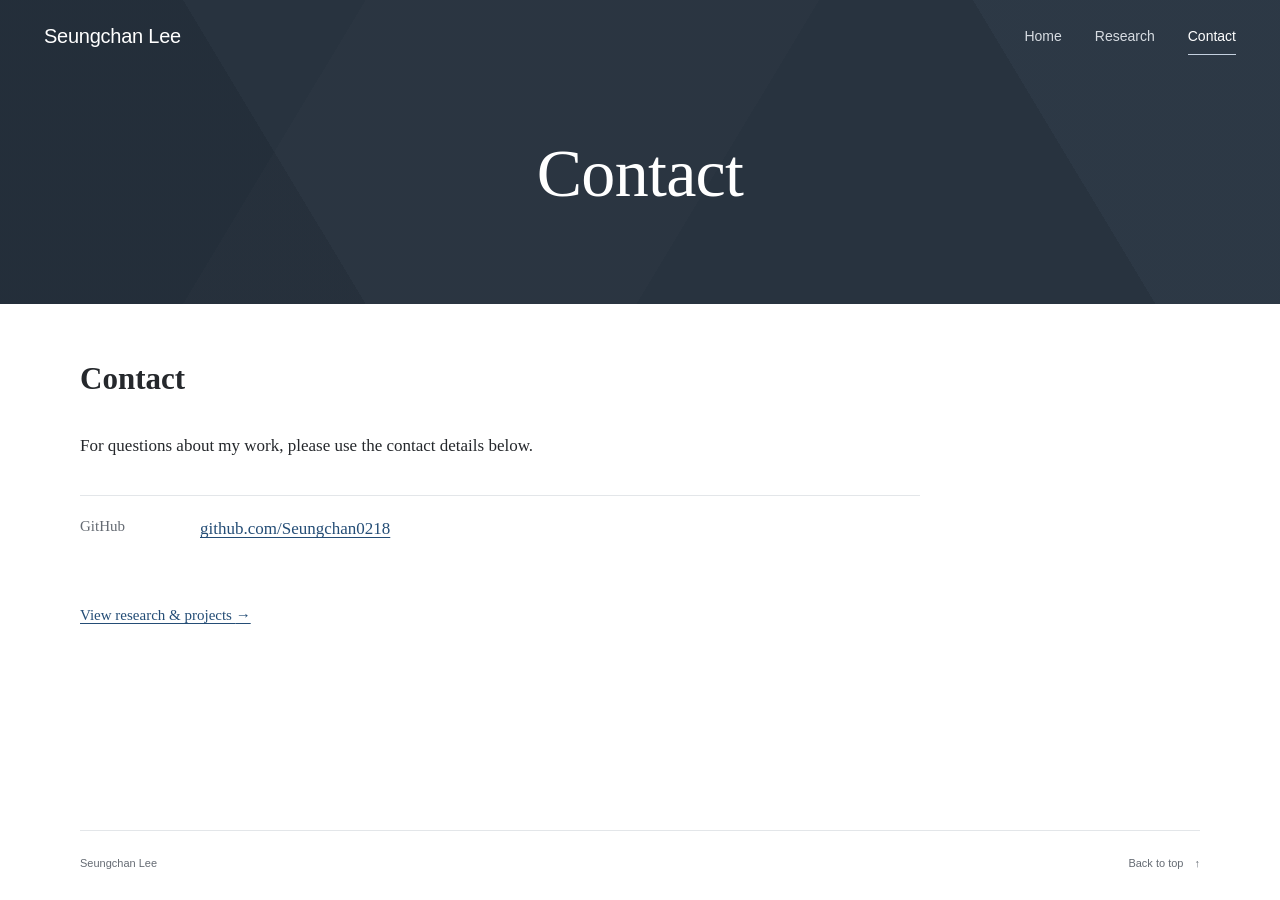
==== contact.html @ d0027a66 "Publish Seungchan Lee personal website" ====
<!doctype html>
<html lang="en">
<head>
  <meta charset="utf-8">
  <meta name="viewport" content="width=device-width, initial-scale=1">
  <meta name="theme-color" content="#28333f">
  <meta name="description" content="Contact information for Seungchan Lee.">
  <meta property="og:title" content="Contact — Seungchan Lee">
  <meta property="og:description" content="Contact information for Seungchan Lee.">
  <meta property="og:type" content="website">
  <title>Contact — Seungchan Lee</title>
  <link rel="icon" href="./assets/favicon.svg" type="image/svg+xml">
  <link rel="stylesheet" href="./styles.css">
  <script src="./config.js" defer></script>
  <script src="./script.js" defer></script>
</head>
<body>
  <a class="skip-link" href="#main">Skip to content</a>
  <header class="masthead">
    <div class="header-inner">
      <a class="site-name" href="./index.html">Seungchan Lee</a>
      <nav aria-label="Main navigation"><a href="./index.html">Home</a><a href="./research.html">Research</a><a href="./contact.html" aria-current="page">Contact</a></nav>
    </div>
    <div class="page-banner"><h1>Contact</h1></div>
  </header>
  <main id="main" class="content" tabindex="-1">
    <div class="reading-width contact-page">
      <h2>Contact</h2>
      <p id="contact-pending">Contact information will be added here soon.</p>
      <p id="contact-intro" hidden>For questions about my work, please use the contact details below.</p>
      <dl class="contact-details" id="contact-details" hidden>
        <div id="contact-email-row" hidden><dt>E-mail</dt><dd><a data-email-link></a></dd></div>
        <div id="contact-github-row" hidden><dt>GitHub</dt><dd><a data-github-link target="_blank" rel="noopener noreferrer"></a></dd></div>
      </dl>
      <p class="contact-back"><a href="./research.html">View research &amp; projects <span aria-hidden="true">→</span></a></p>
    </div>
  </main>
  <footer class="site-footer">
    <div class="footer-inner"><span>Seungchan Lee</span><a href="#main">Back to top <span aria-hidden="true">↑</span></a></div>
  </footer>
</body>
</html>
---- styles.css ----
@charset "UTF-8";
:root {
  --ink: #25282c;
  --muted: #656b73;
  --link: #244d76;
  --line: #e3e6e9;
  --navy: #28333f;
  --serif: Georgia, "Times New Roman", serif;
  --sans: "Helvetica Neue", Helvetica, Arial, sans-serif;
}
* { box-sizing: border-box; }
html { scroll-behavior: smooth; scroll-padding-top: 24px; }
body { margin: 0; min-height: 100vh; display: flex; flex-direction: column; background: #fff; color: var(--ink); font-family: var(--serif); font-size: 17px; line-height: 1.85; -webkit-font-smoothing: antialiased; }
a { color: var(--link); text-decoration-thickness: 1px; text-underline-offset: 3px; }
a:hover { color: #122f4d; }
a:focus-visible { outline: 2px solid #678bb0; outline-offset: 5px; border-radius: 2px; }
[hidden] { display: none !important; }
::selection { color: #182c41; background: #dce7f1; }
h1, h2, h3, p, figure { margin: 0; }
h2 { font-size: 31px; font-weight: 600; line-height: 1.35; margin-bottom: 30px; }
h3 { font-size: 23px; font-weight: 500; line-height: 1.4; }
p + p { margin-top: 19px; }
.skip-link { position: fixed; z-index: 20; top: 12px; left: 16px; padding: 10px 18px; background: #fff; transform: translateY(-180%); font-family: var(--sans); font-size: 14px; }
.skip-link:focus { transform: none; }
.masthead { position: relative; isolation: isolate; overflow: hidden; flex-shrink: 0; background: var(--navy); color: #fff; }
.masthead::before { content: ""; position: absolute; inset: 0; z-index: -1; background: linear-gradient(121deg, transparent 0 25%, #ffffff03 25% 56%, transparent 56%), linear-gradient(59deg, #111a2430 0 25%, transparent 25% 79%, #5264791c 79%); }
.header-inner { width: calc(100% - 88px); max-width: 1512px; min-height: 72px; margin: auto; display: flex; align-items: center; justify-content: space-between; gap: 32px; font-family: var(--sans); }
.site-name { color: #fff; text-decoration: none; font-size: 20px; font-weight: 400; letter-spacing: -.25px; white-space: nowrap; }
.site-name:hover { color: #fff; }
nav { display: flex; align-items: center; gap: 33px; }
nav a { color: #d7dce2; text-decoration: none; font-size: 14px; line-height: 2; position: relative; padding-block: 7px; }
nav a:hover, nav a[aria-current="page"] { color: #fff; }
nav a[aria-current="page"]::after { content: ""; height: 1px; background: #c4d0df; position: absolute; bottom: 2px; left: 0; right: 0; }
.masthead a:focus-visible { outline-color: #fff; }
.page-banner { height: 232px; display: grid; place-items: center; padding: 0 24px 28px; }
.page-banner h1 { font-size: 68px; font-weight: 400; line-height: 1.2; letter-spacing: -.7px; }
.content { width: min(1120px, calc(100% - 96px)); margin-inline: auto; padding-block: 54px 86px; flex: 1; }
.content:focus { outline: none; }
.profile-layout { display: grid; grid-template-columns: minmax(0, 1fr) 248px; gap: 76px; align-items: start; }
.biography { min-width: 0; }
.biography h2 { margin-bottom: 30px; }
.profile-aside { padding-top: 7px; }
.profile-monogram { width: 100%; aspect-ratio: 248 / 300; display: grid; place-items: center; background: #eef1f3; position: relative; overflow: hidden; }
.profile-monogram::before { content: ""; position: absolute; inset: 15px; border: 1px solid #d8dfe5; }
.profile-monogram span { font-family: var(--serif); color: #7b8998; font-size: 70px; font-weight: 400; letter-spacing: -4px; padding-right: 4px; }
.profile-photo { width: 100%; }
.profile-photo img { display: block; width: 100%; height: auto; aspect-ratio: 248 / 300; object-fit: cover; }
.profile-caption { font-family: var(--sans); font-size: 12px; color: var(--muted); margin-top: 13px; text-align: center; letter-spacing: .3px; }
.profile-details { margin: 25px 0 0; }
.profile-details > div { display: flex; gap: 8px; margin-top: 8px; }
.profile-details dt { flex-shrink: 0; }
.profile-details dd { margin: 0; overflow-wrap: anywhere; }
.reading-width { width: min(100%, 840px); }
.page-introduction { max-width: 760px; }
.research-entry { padding-top: 30px; margin-top: 34px; border-top: 1px solid var(--line); }
.entry-category { font-family: var(--sans); font-size: 12px; color: var(--muted); letter-spacing: .15px; margin-bottom: 11px; }
.research-entry h3 { margin-bottom: 15px; font-size: 25px; }
.research-entry h3 a { text-decoration: none; }
.research-entry h3 a:hover { text-decoration: underline; }
.entry-links { font-size: 15px; }
.entry-links span { padding-left: 5px; }
.research-context { color: var(--muted); font-size: 14px; margin-top: 40px; border-top: 1px solid var(--line); padding-top: 24px; }
.contact-details { margin: 34px 0 0; }
.contact-details > div { display: grid; grid-template-columns: 100px 1fr; gap: 20px; padding-block: 17px; border-top: 1px solid var(--line); }
.contact-details dt { color: var(--muted); font-size: 15px; }
.contact-details dd { margin: 0; overflow-wrap: anywhere; }
.contact-back { margin-top: 40px; font-size: 15px; }
.project-page h2 { margin-bottom: 13px; }
.back-link { font-family: var(--sans); font-size: 12px; display: inline-flex; gap: 10px; margin-bottom: 31px; text-decoration: none; }
.back-link:hover { text-decoration: underline; }
.project-subtitle { color: var(--muted); }
.project-facts { display: flex; flex-wrap: wrap; gap: 22px 46px; border-block: 1px solid var(--line); padding-block: 23px; margin: 31px 0 37px; font-family: var(--sans); }
.project-facts dt { color: var(--muted); font-size: 11px; }
.project-facts dd { font-size: 13px; margin: 5px 0 0; }
.project-page section + section { margin-top: 32px; }
.project-page section h3 { margin-bottom: 16px; }
.project-page ul { padding-left: 23px; margin: 0; }
.project-page li + li { margin-top: 10px; }
.research-note { border-left: 2px solid #c2cdd7; background: #f6f8f9; padding: 22px 25px; margin-top: 34px; font-size: 15px; color: #505963; }
.research-note h3 { font-family: var(--sans); font-size: 13px; font-weight: 500; margin-bottom: 9px; color: #35424f; }
.related-project { border-top: 1px solid var(--line); padding-top: 24px; margin-top: 34px; font-size: 15px; }
.site-footer { flex-shrink: 0; font-family: var(--sans); }
.footer-inner { width: min(1120px, calc(100% - 96px)); margin: auto; border-top: 1px solid var(--line); padding-block: 22px 27px; display: flex; justify-content: space-between; gap: 20px; font-size: 11px; color: var(--muted); }
.footer-inner a { color: var(--muted); text-decoration: none; }
.footer-inner a:hover { text-decoration: underline; }
.footer-inner a span { margin-left: 8px; }
@media (min-width: 1600px) { .page-banner { height: 250px; } }
@media (max-width: 1000px) {
  .profile-layout { grid-template-columns: minmax(0, 1fr) 205px; gap: 44px; }
  .content, .footer-inner { width: calc(100% - 72px); }
  .header-inner { width: calc(100% - 56px); }
  .profile-monogram span { font-size: 63px; }
}
@media (max-width: 700px) {
  body { font-size: 16px; line-height: 1.8; }
  .header-inner { width: calc(100% - 40px); min-height: 68px; gap: 20px; }
  .site-name { font-size: 18px; }
  nav { gap: 21px; }
  nav a { font-size: 12px; }
  .page-banner { height: 182px; padding-bottom: 22px; }
  .page-banner h1 { font-size: 52px; }
  .content { width: calc(100% - 44px); padding-block: 37px 60px; }
  h2 { font-size: 28px; margin-bottom: 25px; }
  .profile-layout { grid-template-columns: 1fr; gap: 34px; }
  .profile-aside { width: 180px; padding-top: 0; }
  .profile-monogram { aspect-ratio: 1; }
  .profile-monogram span { font-size: 53px; }
  .profile-caption { font-size: 11px; }
  .biography h2 { margin-bottom: 25px; }
  .research-entry h3 { font-size: 24px; }
  .research-entry { margin-top: 28px; padding-top: 26px; }
  .project-facts { gap: 19px 30px; }
  .project-facts dd { font-size: 12px; }
  .research-note { padding: 18px 20px; }
  .contact-details > div { grid-template-columns: 70px 1fr; gap: 15px; }
  .footer-inner { width: calc(100% - 44px); }
}
@media (max-width: 420px) {
  .header-inner { flex-wrap: wrap; gap: 0; justify-content: center; padding-block: 15px 8px; }
  .site-name { text-align: center; width: 100%; font-size: 19px; line-height: 1.6; }
  nav { gap: 32px; margin-top: 7px; }
  .page-banner { height: 145px; padding-bottom: 16px; }
  .page-banner h1 { font-size: 46px; }
  .content { padding-top: 31px; }
  .profile-details > div { flex-wrap: wrap; gap: 0 7px; }
}
@media (prefers-reduced-motion: reduce) { html { scroll-behavior: auto; } }
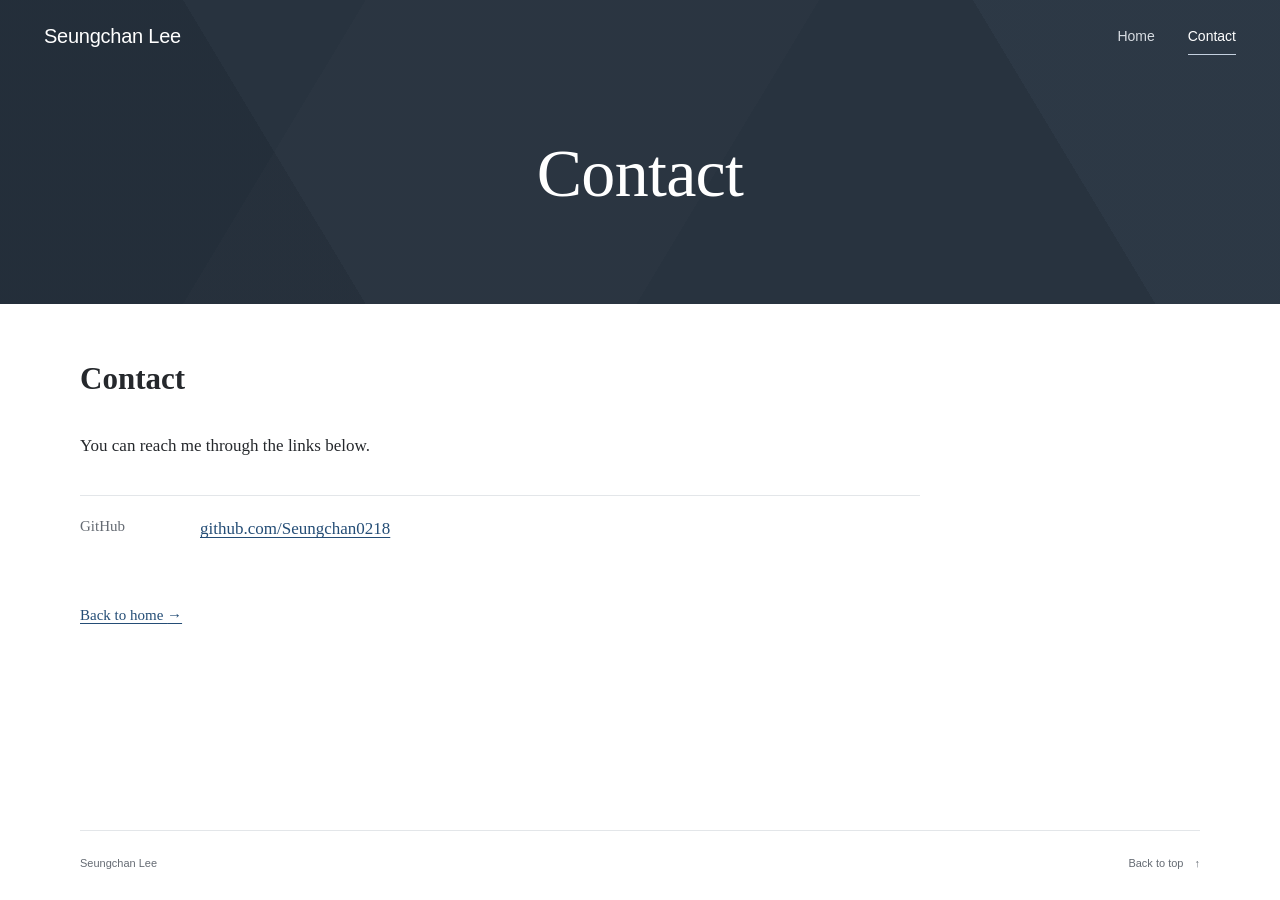
==== commit a0678979: "Remove quantitative research content from the personal website" ====
--- a/contact.html
+++ b/contact.html
@@ -19,7 +19,7 @@
   <header class="masthead">
     <div class="header-inner">
       <a class="site-name" href="./index.html">Seungchan Lee</a>
-      <nav aria-label="Main navigation"><a href="./index.html">Home</a><a href="./research.html">Research</a><a href="./contact.html" aria-current="page">Contact</a></nav>
+      <nav aria-label="Main navigation"><a href="./index.html">Home</a><a href="./contact.html" aria-current="page">Contact</a></nav>
     </div>
     <div class="page-banner"><h1>Contact</h1></div>
   </header>
@@ -27,12 +27,12 @@
     <div class="reading-width contact-page">
       <h2>Contact</h2>
       <p id="contact-pending">Contact information will be added here soon.</p>
-      <p id="contact-intro" hidden>For questions about my work, please use the contact details below.</p>
+      <p id="contact-intro" hidden>You can reach me through the links below.</p>
       <dl class="contact-details" id="contact-details" hidden>
         <div id="contact-email-row" hidden><dt>E-mail</dt><dd><a data-email-link></a></dd></div>
         <div id="contact-github-row" hidden><dt>GitHub</dt><dd><a data-github-link target="_blank" rel="noopener noreferrer"></a></dd></div>
       </dl>
-      <p class="contact-back"><a href="./research.html">View research &amp; projects <span aria-hidden="true">→</span></a></p>
+      <p class="contact-back"><a href="./index.html">Back to home <span aria-hidden="true">→</span></a></p>
     </div>
   </main>
   <footer class="site-footer">
--- a/styles.css
+++ b/styles.css
@@ -51,34 +51,11 @@
 .profile-details dt { flex-shrink: 0; }
 .profile-details dd { margin: 0; overflow-wrap: anywhere; }
 .reading-width { width: min(100%, 840px); }
-.page-introduction { max-width: 760px; }
-.research-entry { padding-top: 30px; margin-top: 34px; border-top: 1px solid var(--line); }
-.entry-category { font-family: var(--sans); font-size: 12px; color: var(--muted); letter-spacing: .15px; margin-bottom: 11px; }
-.research-entry h3 { margin-bottom: 15px; font-size: 25px; }
-.research-entry h3 a { text-decoration: none; }
-.research-entry h3 a:hover { text-decoration: underline; }
-.entry-links { font-size: 15px; }
-.entry-links span { padding-left: 5px; }
-.research-context { color: var(--muted); font-size: 14px; margin-top: 40px; border-top: 1px solid var(--line); padding-top: 24px; }
 .contact-details { margin: 34px 0 0; }
 .contact-details > div { display: grid; grid-template-columns: 100px 1fr; gap: 20px; padding-block: 17px; border-top: 1px solid var(--line); }
 .contact-details dt { color: var(--muted); font-size: 15px; }
 .contact-details dd { margin: 0; overflow-wrap: anywhere; }
 .contact-back { margin-top: 40px; font-size: 15px; }
-.project-page h2 { margin-bottom: 13px; }
-.back-link { font-family: var(--sans); font-size: 12px; display: inline-flex; gap: 10px; margin-bottom: 31px; text-decoration: none; }
-.back-link:hover { text-decoration: underline; }
-.project-subtitle { color: var(--muted); }
-.project-facts { display: flex; flex-wrap: wrap; gap: 22px 46px; border-block: 1px solid var(--line); padding-block: 23px; margin: 31px 0 37px; font-family: var(--sans); }
-.project-facts dt { color: var(--muted); font-size: 11px; }
-.project-facts dd { font-size: 13px; margin: 5px 0 0; }
-.project-page section + section { margin-top: 32px; }
-.project-page section h3 { margin-bottom: 16px; }
-.project-page ul { padding-left: 23px; margin: 0; }
-.project-page li + li { margin-top: 10px; }
-.research-note { border-left: 2px solid #c2cdd7; background: #f6f8f9; padding: 22px 25px; margin-top: 34px; font-size: 15px; color: #505963; }
-.research-note h3 { font-family: var(--sans); font-size: 13px; font-weight: 500; margin-bottom: 9px; color: #35424f; }
-.related-project { border-top: 1px solid var(--line); padding-top: 24px; margin-top: 34px; font-size: 15px; }
 .site-footer { flex-shrink: 0; font-family: var(--sans); }
 .footer-inner { width: min(1120px, calc(100% - 96px)); margin: auto; border-top: 1px solid var(--line); padding-block: 22px 27px; display: flex; justify-content: space-between; gap: 20px; font-size: 11px; color: var(--muted); }
 .footer-inner a { color: var(--muted); text-decoration: none; }
@@ -107,11 +84,6 @@
   .profile-monogram span { font-size: 53px; }
   .profile-caption { font-size: 11px; }
   .biography h2 { margin-bottom: 25px; }
-  .research-entry h3 { font-size: 24px; }
-  .research-entry { margin-top: 28px; padding-top: 26px; }
-  .project-facts { gap: 19px 30px; }
-  .project-facts dd { font-size: 12px; }
-  .research-note { padding: 18px 20px; }
   .contact-details > div { grid-template-columns: 70px 1fr; gap: 15px; }
   .footer-inner { width: calc(100% - 44px); }
 }
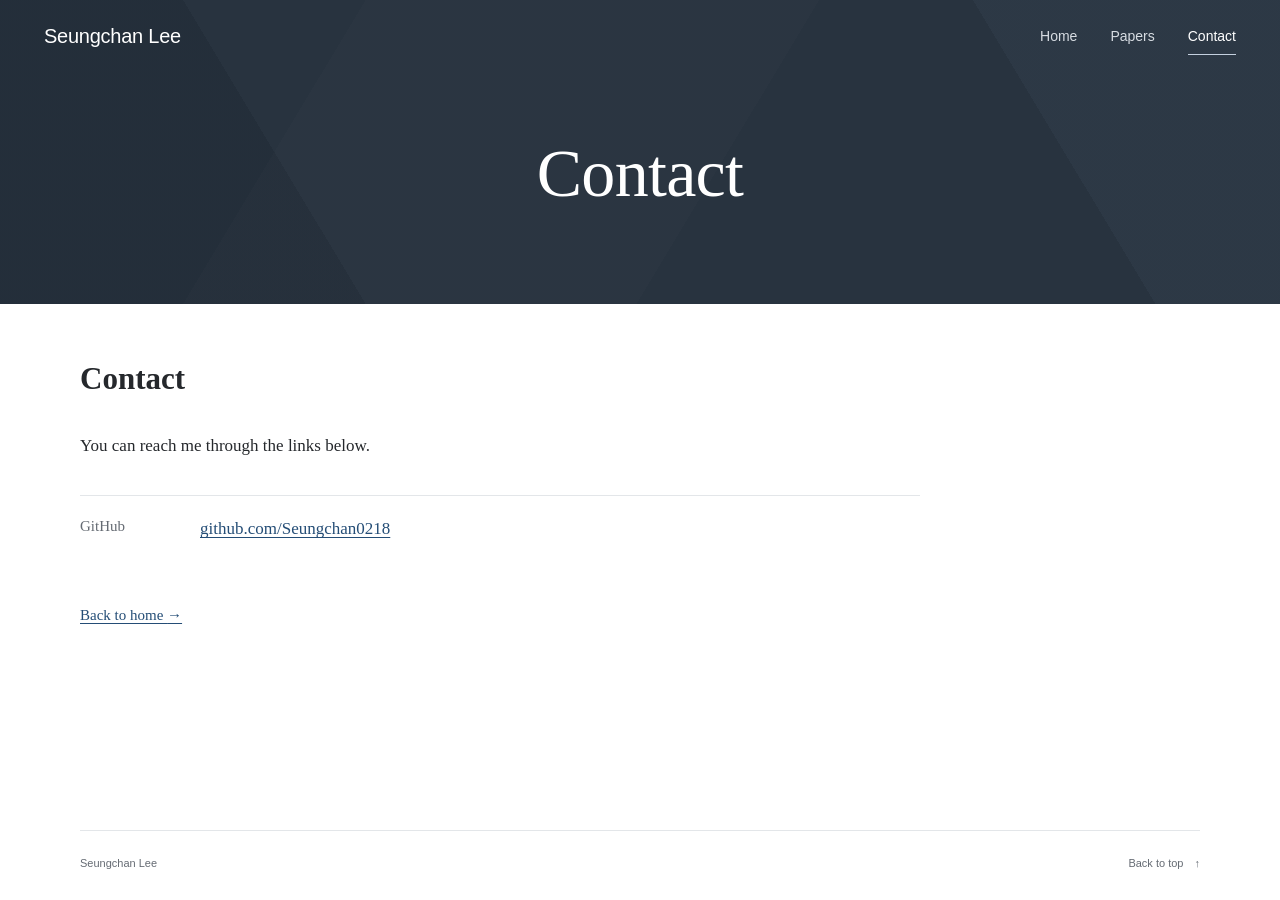
==== commit 2486fb95: "Add Papers page with two arXiv preprints" ====
--- a/contact.html
+++ b/contact.html
@@ -19,7 +19,7 @@
   <header class="masthead">
     <div class="header-inner">
       <a class="site-name" href="./index.html">Seungchan Lee</a>
-      <nav aria-label="Main navigation"><a href="./index.html">Home</a><a href="./contact.html" aria-current="page">Contact</a></nav>
+      <nav aria-label="Main navigation"><a href="./index.html">Home</a><a href="./papers.html">Papers</a><a href="./contact.html" aria-current="page">Contact</a></nav>
     </div>
     <div class="page-banner"><h1>Contact</h1></div>
   </header>
--- a/styles.css
+++ b/styles.css
@@ -51,6 +51,17 @@
 .profile-details dt { flex-shrink: 0; }
 .profile-details dd { margin: 0; overflow-wrap: anywhere; }
 .reading-width { width: min(100%, 840px); }
+.papers-section { max-width: 1010px; }
+.paper-list { list-style: none; padding: 0; margin: 0; }
+.paper-entry { display: grid; grid-template-columns: 34px minmax(0, 1fr); gap: 12px; }
+.paper-entry + .paper-entry { margin-top: 38px; }
+.paper-number { padding-top: 1px; }
+.paper-entry h3 { font-size: 19px; font-weight: 600; line-height: 1.65; }
+.paper-authors { margin-top: 3px; }
+.paper-details { margin-top: 7px; color: var(--muted); font-size: 16px; }
+.paper-separator { padding-inline: 4px; }
+.math-term { white-space: nowrap; }
+.math-term sup { font-size: .7em; line-height: 0; }
 .contact-details { margin: 34px 0 0; }
 .contact-details > div { display: grid; grid-template-columns: 100px 1fr; gap: 20px; padding-block: 17px; border-top: 1px solid var(--line); }
 .contact-details dt { color: var(--muted); font-size: 15px; }
@@ -84,6 +95,9 @@
   .profile-monogram span { font-size: 53px; }
   .profile-caption { font-size: 11px; }
   .biography h2 { margin-bottom: 25px; }
+  .paper-entry { grid-template-columns: 27px minmax(0, 1fr); gap: 8px; }
+  .paper-entry h3 { font-size: 18px; }
+  .paper-details { font-size: 15px; }
   .contact-details > div { grid-template-columns: 70px 1fr; gap: 15px; }
   .footer-inner { width: calc(100% - 44px); }
 }
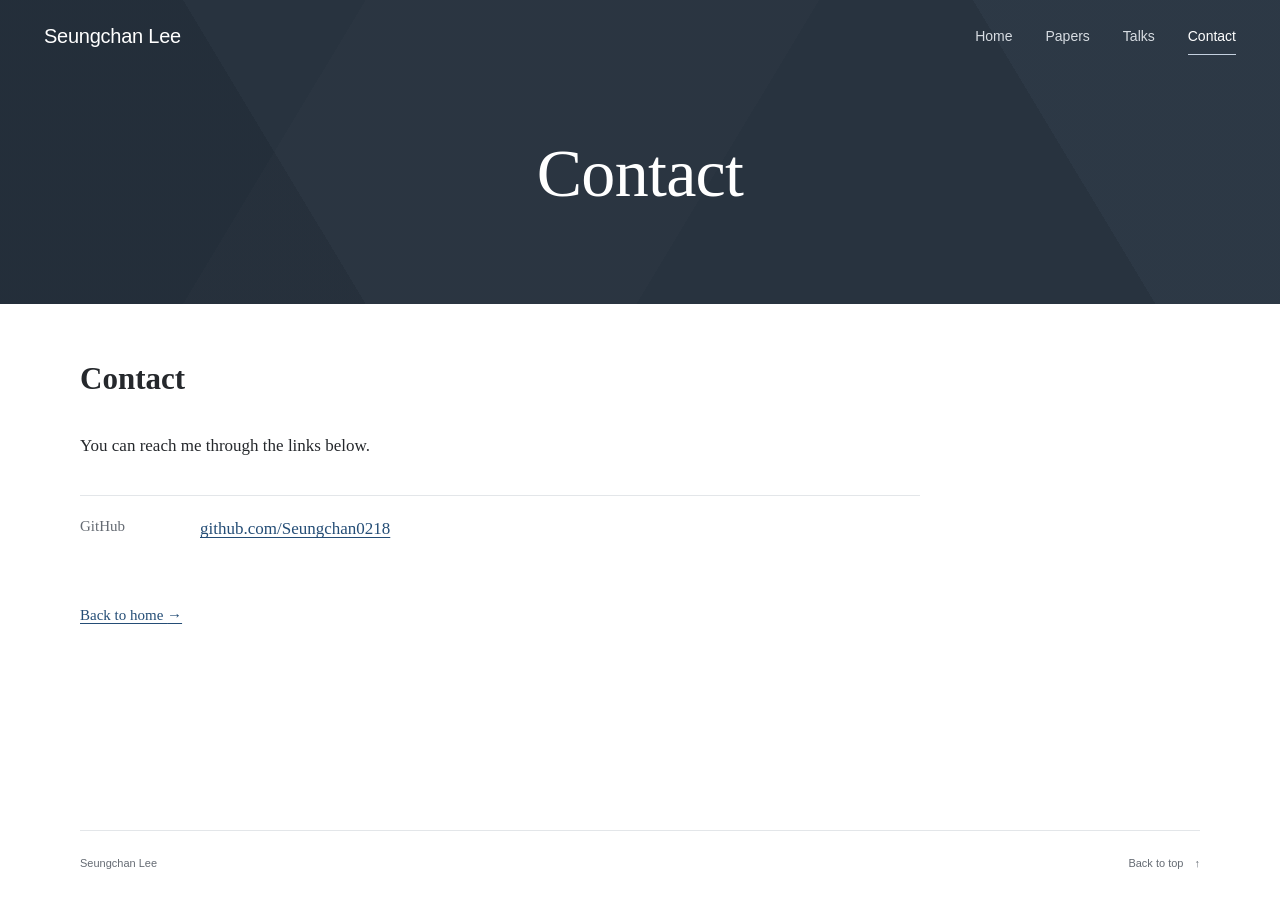
==== commit 09c743db: "Add Talks page and site navigation" ====
--- a/contact.html
+++ b/contact.html
@@ -19,7 +19,7 @@
   <header class="masthead">
     <div class="header-inner">
       <a class="site-name" href="./index.html">Seungchan Lee</a>
-      <nav aria-label="Main navigation"><a href="./index.html">Home</a><a href="./papers.html">Papers</a><a href="./contact.html" aria-current="page">Contact</a></nav>
+      <nav aria-label="Main navigation"><a href="./index.html">Home</a><a href="./papers.html">Papers</a><a href="./talks.html">Talks</a><a href="./contact.html" aria-current="page">Contact</a></nav>
     </div>
     <div class="page-banner"><h1>Contact</h1></div>
   </header>
--- a/styles.css
+++ b/styles.css
@@ -53,12 +53,13 @@
 .reading-width { width: min(100%, 840px); }
 .papers-section { max-width: 1010px; }
 .paper-list { list-style: none; padding: 0; margin: 0; }
-.paper-entry { display: grid; grid-template-columns: 34px minmax(0, 1fr); gap: 12px; }
-.paper-entry + .paper-entry { margin-top: 38px; }
-.paper-number { padding-top: 1px; }
-.paper-entry h3 { font-size: 19px; font-weight: 600; line-height: 1.65; }
-.paper-authors { margin-top: 3px; }
-.paper-details { margin-top: 7px; color: var(--muted); font-size: 16px; }
+.paper-entry { display: grid; grid-template-columns: 34px minmax(0, 1fr); gap: 12px; font-size: 16px; line-height: 1.65; }
+.paper-entry + .paper-entry { margin-top: 28px; }
+.paper-layout { display: flow-root; min-width: 0; }
+.paper-summary { display: inline; }
+.paper-entry h3 { display: inline; font-size: inherit; font-weight: 400; line-height: inherit; }
+.paper-authors { display: inline; margin: 0; }
+.paper-details { float: right; margin: 0 0 0 1em; color: var(--muted); font-size: 15px; text-align: right; }
 .paper-separator { padding-inline: 4px; }
 .math-term { white-space: nowrap; }
 .math-term sup { font-size: .7em; line-height: 0; }
@@ -96,8 +97,6 @@
   .profile-caption { font-size: 11px; }
   .biography h2 { margin-bottom: 25px; }
   .paper-entry { grid-template-columns: 27px minmax(0, 1fr); gap: 8px; }
-  .paper-entry h3 { font-size: 18px; }
-  .paper-details { font-size: 15px; }
   .contact-details > div { grid-template-columns: 70px 1fr; gap: 15px; }
   .footer-inner { width: calc(100% - 44px); }
 }
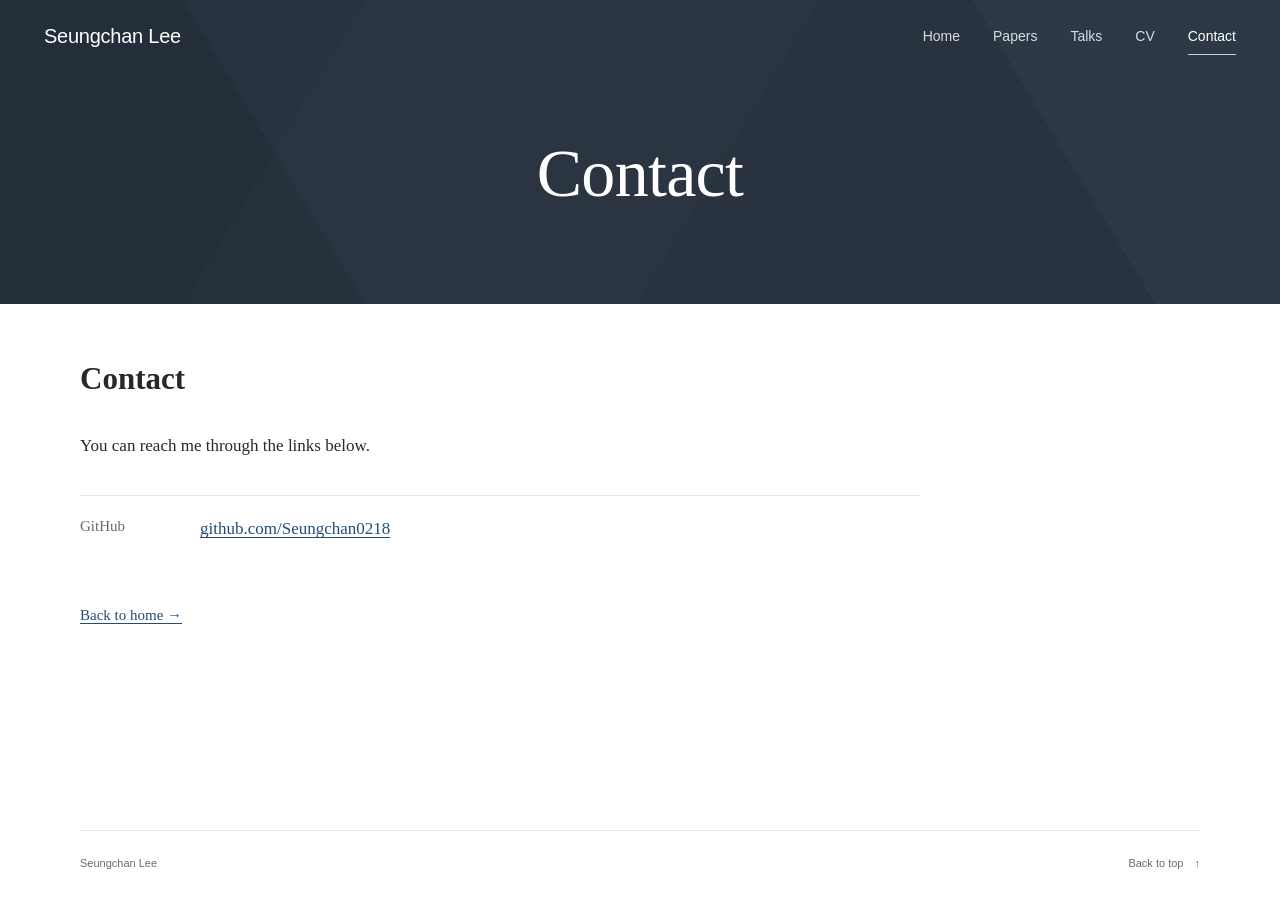
==== commit 93ddd240: "Add CV page and link paper coauthor homepages" ====
--- a/contact.html
+++ b/contact.html
@@ -10,7 +10,7 @@
   <meta property="og:type" content="website">
   <title>Contact — Seungchan Lee</title>
   <link rel="icon" href="./assets/favicon.svg" type="image/svg+xml">
-  <link rel="stylesheet" href="./styles.css">
+  <link rel="stylesheet" href="./styles.css?v=20260929-cv">
   <script src="./config.js" defer></script>
   <script src="./script.js" defer></script>
 </head>
@@ -19,7 +19,7 @@
   <header class="masthead">
     <div class="header-inner">
       <a class="site-name" href="./index.html">Seungchan Lee</a>
-      <nav aria-label="Main navigation"><a href="./index.html">Home</a><a href="./papers.html">Papers</a><a href="./talks.html">Talks</a><a href="./contact.html" aria-current="page">Contact</a></nav>
+      <nav aria-label="Main navigation"><a href="./index.html">Home</a><a href="./papers.html">Papers</a><a href="./talks.html">Talks</a><a href="./cv.html">CV</a><a href="./contact.html" aria-current="page">Contact</a></nav>
     </div>
     <div class="page-banner"><h1>Contact</h1></div>
   </header>
--- a/styles.css
+++ b/styles.css
@@ -100,10 +100,12 @@
   .contact-details > div { grid-template-columns: 70px 1fr; gap: 15px; }
   .footer-inner { width: calc(100% - 44px); }
 }
-@media (max-width: 420px) {
+@media (max-width: 520px) {
   .header-inner { flex-wrap: wrap; gap: 0; justify-content: center; padding-block: 15px 8px; }
   .site-name { text-align: center; width: 100%; font-size: 19px; line-height: 1.6; }
-  nav { gap: 32px; margin-top: 7px; }
+  nav { gap: 24px; margin-top: 7px; }
+}
+@media (max-width: 420px) {
   .page-banner { height: 145px; padding-bottom: 16px; }
   .page-banner h1 { font-size: 46px; }
   .content { padding-top: 31px; }
